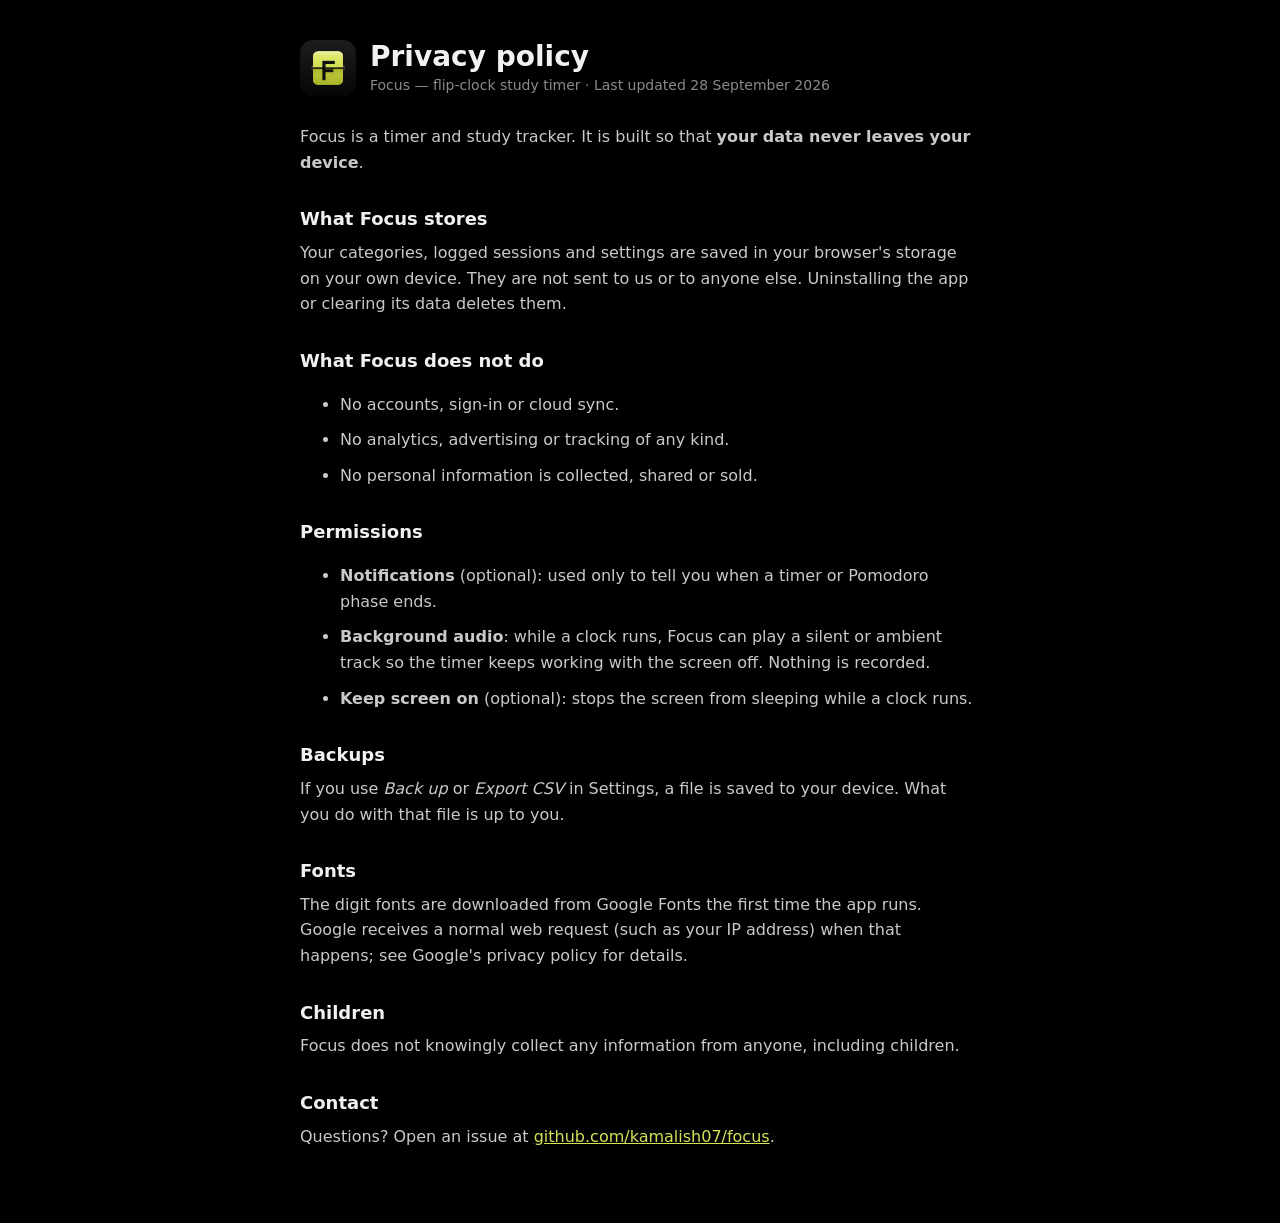
==== privacy.html @ 8cbf64c3 "Full-screen clock, new icon and Play Store assets - While a clock runs, the buttons hide and the fli" ====
<!doctype html>
<html lang="en">
<head>
  <meta charset="utf-8">
  <meta name="viewport" content="width=device-width, initial-scale=1">
  <title>Focus — Privacy policy</title>
  <meta name="description" content="Privacy policy for the Focus flip-clock study timer.">
  <meta name="theme-color" content="#000000">
  <link rel="icon" type="image/png" href="icons/icon-192.png">
  <style>
    :root { color-scheme: dark; }
    body { margin: 0; background: #000; color: #c9c9c9; font: 16px/1.6 system-ui, -apple-system, 'Segoe UI', Roboto, sans-serif; }
    main { max-width: 680px; margin: 0 auto; padding: 40px 20px 64px; }
    header { display: flex; align-items: center; gap: 14px; margin-bottom: 28px; }
    header img { width: 56px; height: 56px; }
    h1 { margin: 0; color: #f1f1f1; font-size: 28px; line-height: 1.2; }
    h2 { color: #f1f1f1; font-size: 18px; margin: 30px 0 6px; }
    p, li { margin: 0 0 10px; }
    a { color: #d4e157; }
    .muted { color: #8a8a8a; font-size: 14px; }
  </style>
</head>
<body>
  <main>
    <header>
      <img src="icons/icon-192.png" alt="">
      <div><h1>Privacy policy</h1><div class="muted">Focus — flip-clock study timer · Last updated 28 September 2026</div></div>
    </header>

    <p>Focus is a timer and study tracker. It is built so that <strong>your data never leaves your device</strong>.</p>

    <h2>What Focus stores</h2>
    <p>Your categories, logged sessions and settings are saved in your browser's storage on your own device. They are
      not sent to us or to anyone else. Uninstalling the app or clearing its data deletes them.</p>

    <h2>What Focus does not do</h2>
    <ul>
      <li>No accounts, sign-in or cloud sync.</li>
      <li>No analytics, advertising or tracking of any kind.</li>
      <li>No personal information is collected, shared or sold.</li>
    </ul>

    <h2>Permissions</h2>
    <ul>
      <li><strong>Notifications</strong> (optional): used only to tell you when a timer or Pomodoro phase ends.</li>
      <li><strong>Background audio</strong>: while a clock runs, Focus can play a silent or ambient track so the timer
        keeps working with the screen off. Nothing is recorded.</li>
      <li><strong>Keep screen on</strong> (optional): stops the screen from sleeping while a clock runs.</li>
    </ul>

    <h2>Backups</h2>
    <p>If you use <em>Back up</em> or <em>Export CSV</em> in Settings, a file is saved to your device. What you do
      with that file is up to you.</p>

    <h2>Fonts</h2>
    <p>The digit fonts are downloaded from Google Fonts the first time the app runs. Google receives a normal web
      request (such as your IP address) when that happens; see Google's privacy policy for details.</p>

    <h2>Children</h2>
    <p>Focus does not knowingly collect any information from anyone, including children.</p>

    <h2>Contact</h2>
    <p>Questions? Open an issue at <a href="https://github.com/kamalish07/focus/issues">github.com/kamalish07/focus</a>.</p>
  </main>
</body>
</html>
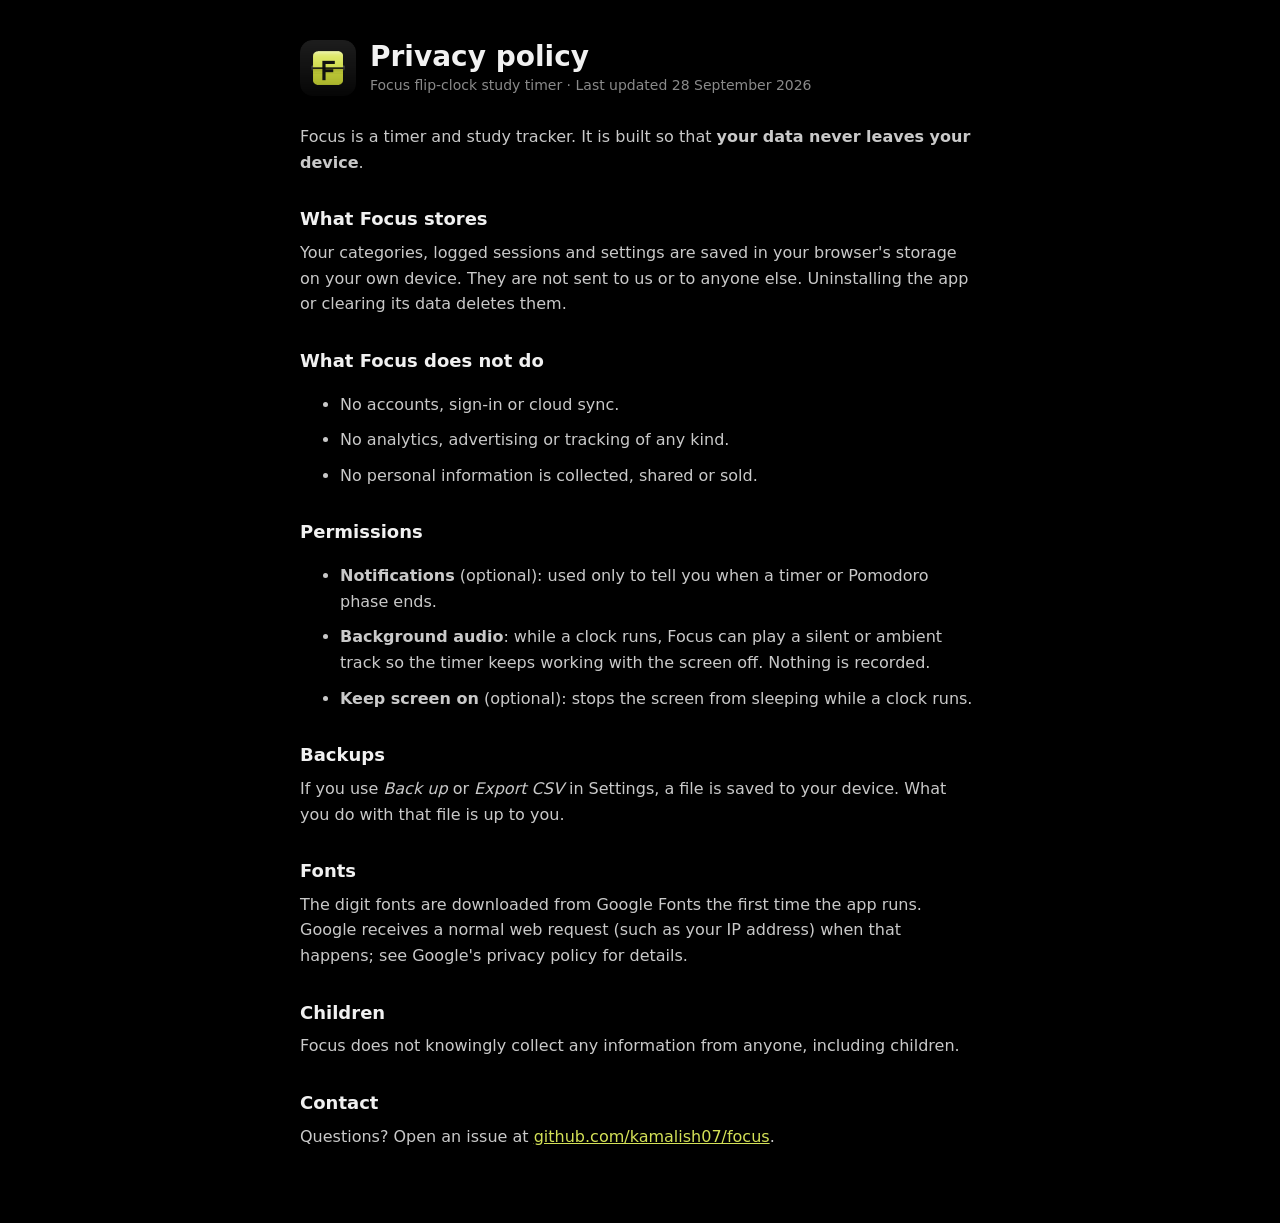
==== commit b1cc9fcb: "Cleaner timer screen, swipeable messages, optional goals - The line under the clock (start time, tod" ====
--- a/privacy.html
+++ b/privacy.html
@@ -3,7 +3,7 @@
 <head>
   <meta charset="utf-8">
   <meta name="viewport" content="width=device-width, initial-scale=1">
-  <title>Focus — Privacy policy</title>
+  <title>Focus: Privacy policy</title>
   <meta name="description" content="Privacy policy for the Focus flip-clock study timer.">
   <meta name="theme-color" content="#000000">
   <link rel="icon" type="image/png" href="icons/icon-192.png">
@@ -24,7 +24,7 @@
   <main>
     <header>
       <img src="icons/icon-192.png" alt="">
-      <div><h1>Privacy policy</h1><div class="muted">Focus — flip-clock study timer · Last updated 28 September 2026</div></div>
+      <div><h1>Privacy policy</h1><div class="muted">Focus flip-clock study timer · Last updated 28 September 2026</div></div>
     </header>
 
     <p>Focus is a timer and study tracker. It is built so that <strong>your data never leaves your device</strong>.</p>
